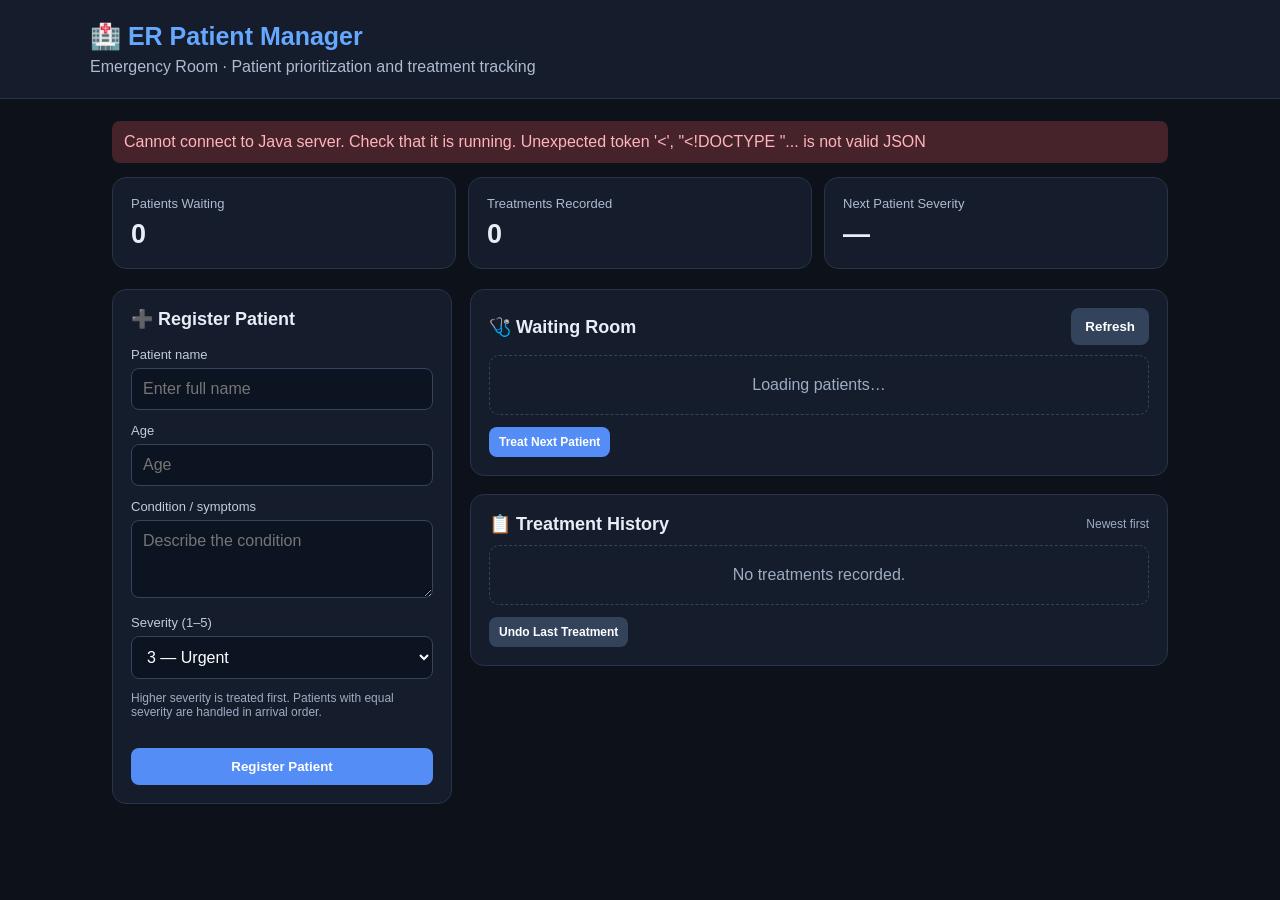
==== index.html @ 43a9ffda "Add files via upload" ====
<!DOCTYPE html>
<html lang="en">
<head>
<meta charset="UTF-8">
<meta name="viewport" content="width=device-width, initial-scale=1.0">
<title>ER Patient Manager</title>
<style>
:root{font-family:Arial,sans-serif;color:#e8edf7;background:#0d111a}
*{box-sizing:border-box}
body{margin:0}
header{padding:22px max(20px,calc((100% - 1100px)/2));background:#151c2b;border-bottom:1px solid #293349}
header h1{margin:0;color:#65a8ff;font-size:25px}
header p{margin:7px 0 0;color:#aebbd0}
main{max-width:1100px;margin:auto;padding:22px}
.stats{display:grid;grid-template-columns:repeat(3,minmax(0,1fr));gap:12px;margin-bottom:20px}
.stat,.panel{background:#151c2b;border:1px solid #293349;border-radius:14px;padding:18px}
.stat span{display:block;color:#aebbd0;font-size:13px}
.stat strong{display:block;font-size:27px;margin-top:8px}
.layout{display:grid;grid-template-columns:340px minmax(0,1fr);gap:18px;align-items:start}
.panel{margin-bottom:18px}
h2{font-size:18px;margin:0 0 17px}
label{display:block;font-size:13px;color:#c2ccdc;margin:13px 0 6px}
input,select,textarea{width:100%;padding:11px;border:1px solid #36445e;border-radius:8px;background:#0d1421;color:#fff;font:inherit}
button{border:0;border-radius:8px;padding:11px 14px;background:#548df5;color:white;font-weight:bold;cursor:pointer}
button:hover{filter:brightness(1.1)}
button:disabled{opacity:.5;cursor:not-allowed}
.primary{width:100%;margin-top:17px}
.secondary{background:#34435c}
.danger{background:#bd4753}
.item{background:#0e1522;border:1px solid #2b374c;border-left:5px solid #548df5;border-radius:10px;padding:14px;margin-top:10px}
.item-top{display:flex;justify-content:space-between;gap:10px;align-items:start}
.item h3{font-size:16px;margin:0 0 6px;overflow-wrap:anywhere}
.muted{color:#9eacc2;font-size:13px;line-height:1.6}
.chip{font-size:12px;padding:5px 8px;border-radius:6px;background:#27354c;white-space:nowrap}
.sev5{border-left-color:#ff5964}.sev4{border-left-color:#ff994d}.sev3{border-left-color:#f4ca58}.sev2{border-left-color:#53b8ed}.sev1{border-left-color:#54d4a0}
.actions{display:flex;gap:8px;flex-wrap:wrap;margin-top:12px}
.actions button{font-size:12px;padding:8px 10px}
.empty{padding:20px;text-align:center;color:#9eacc2;border:1px dashed #35435a;border-radius:10px;margin-top:10px}
.notice{padding:12px;border-radius:8px;margin-bottom:14px;display:none}
.notice.error{display:block;background:#46232a;color:#ffb5bb}
.notice.success{display:block;background:#173c32;color:#a6f2d5}
.section-head{display:flex;align-items:center;justify-content:space-between;gap:10px}
.section-head h2{margin-bottom:0}
.small{font-size:12px;color:#9eacc2}
@media(max-width:760px){.layout{grid-template-columns:1fr}.stats{grid-template-columns:1fr}.stat{padding:14px}.stat strong{font-size:23px}main{padding:14px}header{padding:18px 14px}}
</style>
</head>
<body>
<header>
<h1>🏥 ER Patient Manager</h1>
<p>Emergency Room · Patient prioritization and treatment tracking</p>
</header>
<main>
<div id="notice" class="notice"></div>
<section class="stats">
<div class="stat"><span>Patients Waiting</span><strong id="waitingCount">0</strong></div>
<div class="stat"><span>Treatments Recorded</span><strong id="historyCount">0</strong></div>
<div class="stat"><span>Next Patient Severity</span><strong id="nextSeverity">—</strong></div>
</section>
<div class="layout">
<section class="panel">
<h2>➕ Register Patient</h2>
<form id="patientForm">
<label for="name">Patient name</label>
<input id="name" name="name" maxlength="100" required placeholder="Enter full name">
<label for="age">Age</label>
<input id="age" name="age" type="number" min="0" max="130" required placeholder="Age">
<label for="condition">Condition / symptoms</label>
<textarea id="condition" name="condition" rows="3" maxlength="300" required placeholder="Describe the condition"></textarea>
<label for="severity">Severity (1–5)</label>
<select id="severity" name="severity" required>
<option value="5">5 — Critical</option>
<option value="4">4 — Very urgent</option>
<option value="3" selected>3 — Urgent</option>
<option value="2">2 — Moderate</option>
<option value="1">1 — Less urgent</option>
</select>
<p class="small">Higher severity is treated first. Patients with equal severity are handled in arrival order.</p>
<button class="primary" type="submit">Register Patient</button>
</form>
</section>
<div>
<section class="panel">
<div class="section-head"><h2>🩺 Waiting Room</h2><button class="secondary" id="refreshBtn" type="button">Refresh</button></div>
<div id="waitingList"><div class="empty">Loading patients…</div></div>
<div class="actions"><button id="treatBtn" type="button">Treat Next Patient</button></div>
</section>
<section class="panel">
<div class="section-head"><h2>📋 Treatment History</h2><span class="small">Newest first</span></div>
<div id="historyList"><div class="empty">No treatments recorded.</div></div>
<div class="actions"><button class="secondary" id="undoBtn" type="button">Undo Last Treatment</button></div>
</section>
</div>
</div>
</main>
<script>
const $=id=>document.getElementById(id);
let busy=false;

function showNotice(message,type="success"){
 const n=$("notice");
 n.textContent=message;
 n.className="notice "+type;
 window.scrollTo({top:0,behavior:"smooth"});
}
async function api(path,options={}){
 const response=await fetch(path,{
  ...options,
  headers:{"Content-Type":"application/json",...(options.headers||{})}
 });
 const data=await response.json();
 if(!response.ok)throw new Error(data.error||"Request failed");
 return data;
}
function escapeHTML(value){
 return String(value??"").replace(/[&<>"']/g,c=>({"&":"&amp;","<":"&lt;",">":"&gt;",'"':"&quot;","'":"&#39;"}[c]));
}
function patientCard(p,history=false){
 const severity=Number(p.severity);
 return `<article class="item sev${severity}">
  <div class="item-top">
   <div><h3>${escapeHTML(p.name)}</h3>
   <div class="muted">Age: ${escapeHTML(p.age)} · ${escapeHTML(p.condition)}</div></div>
   <span class="chip">Severity ${severity}/5</span>
  </div>
  ${history?'<div class="muted">Treatment recorded</div>':''}
 </article>`;
}
async function refresh(){
 if(busy)return;
 try{
  const state=await api("/api/state");
  const waiting=state.waitingPatients||[];
  const history=state.treatmentHistory||[];
  $("waitingCount").textContent=waiting.length;
  $("historyCount").textContent=history.length;
  $("nextSeverity").textContent=waiting.length?waiting[0].severity+"/5":"—";
  $("waitingList").innerHTML=waiting.length?waiting.map(p=>patientCard(p)).join(""):'<div class="empty">No patients waiting.</div>';
  $("historyList").innerHTML=history.length?history.map(p=>patientCard(p,true)).join(""):'<div class="empty">No treatments recorded.</div>';
  $("treatBtn").disabled=waiting.length===0;
  $("undoBtn").disabled=history.length===0;
 }catch(error){
  showNotice("Cannot connect to Java server. Check that it is running. "+error.message,"error");
 }
}
$("patientForm").addEventListener("submit",async event=>{
 event.preventDefault();
 if(busy)return;
 const patient={
  name:$("name").value.trim(),
  age:Number($("age").value),
  condition:$("condition").value.trim(),
  severity:Number($("severity").value)
 };
 if(!patient.name||!patient.condition||!Number.isInteger(patient.age)||patient.age<0||patient.age>130){
  showNotice("Please enter a valid name, age, and condition.","error");return;
 }
 busy=true;
 try{
  await api("/api/patient",{method:"POST",body:JSON.stringify(patient)});
  $("patientForm").reset();
  $("severity").value="3";
  showNotice("Patient registered successfully.");
  await refresh();
 }catch(error){showNotice(error.message,"error");}
 finally{busy=false;}
});
$("treatBtn").addEventListener("click",async()=>{
 if(busy)return;
 busy=true;
 try{
  const result=await api("/api/treat",{method:"POST",body:"{}"});
  showNotice(result.message||"Treatment recorded.");
  await refresh();
 }catch(error){showNotice(error.message,"error");}
 finally{busy=false;}
});
$("undoBtn").addEventListener("click",async()=>{
 if(busy)return;
 busy=true;
 try{
  const result=await api("/api/undo",{method:"POST",body:"{}"});
  showNotice(result.message||"Last treatment undone.");
  await refresh();
 }catch(error){showNotice(error.message,"error");}
 finally{busy=false;}
});
$("refreshBtn").addEventListener("click",refresh);
refresh();
setInterval(refresh,5000);
</script>
</body>
</html>
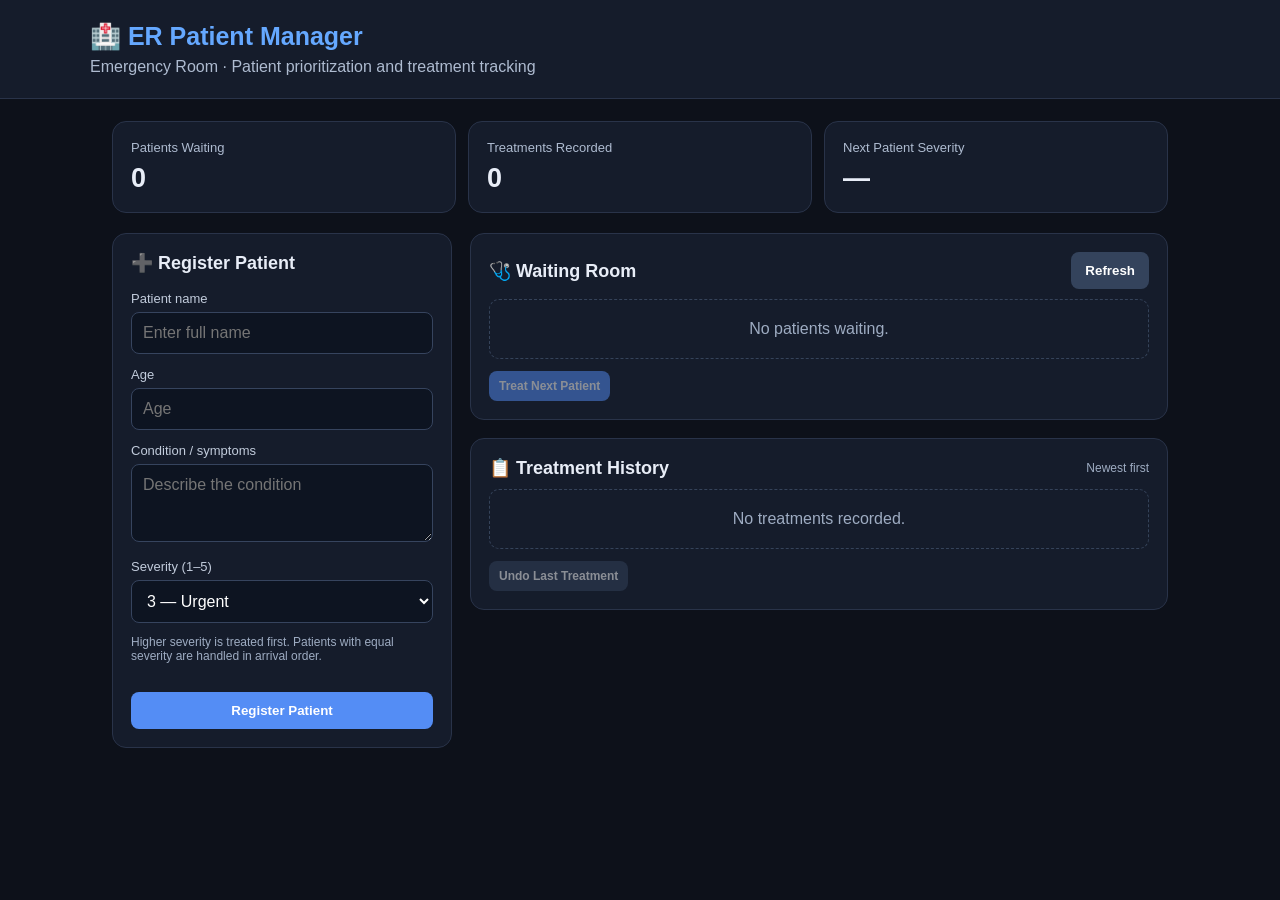
==== commit 1251c901: "Update index.html" ====
--- a/index.html
+++ b/index.html
@@ -94,101 +94,221 @@
 </div>
 </div>
 </main>
+
 <script>
-const $=id=>document.getElementById(id);
-let busy=false;
-
-function showNotice(message,type="success"){
- const n=$("notice");
- n.textContent=message;
- n.className="notice "+type;
- window.scrollTo({top:0,behavior:"smooth"});
-}
-async function api(path,options={}){
- const response=await fetch(path,{
-  ...options,
-  headers:{"Content-Type":"application/json",...(options.headers||{})}
- });
- const data=await response.json();
- if(!response.ok)throw new Error(data.error||"Request failed");
- return data;
-}
-function escapeHTML(value){
- return String(value??"").replace(/[&<>"']/g,c=>({"&":"&amp;","<":"&lt;",">":"&gt;",'"':"&quot;","'":"&#39;"}[c]));
-}
-function patientCard(p,history=false){
- const severity=Number(p.severity);
- return `<article class="item sev${severity}">
-  <div class="item-top">
-   <div><h3>${escapeHTML(p.name)}</h3>
-   <div class="muted">Age: ${escapeHTML(p.age)} · ${escapeHTML(p.condition)}</div></div>
-   <span class="chip">Severity ${severity}/5</span>
-  </div>
-  ${history?'<div class="muted">Treatment recorded</div>':''}
- </article>`;
-}
-async function refresh(){
- if(busy)return;
- try{
-  const state=await api("/api/state");
-  const waiting=state.waitingPatients||[];
-  const history=state.treatmentHistory||[];
-  $("waitingCount").textContent=waiting.length;
-  $("historyCount").textContent=history.length;
-  $("nextSeverity").textContent=waiting.length?waiting[0].severity+"/5":"—";
-  $("waitingList").innerHTML=waiting.length?waiting.map(p=>patientCard(p)).join(""):'<div class="empty">No patients waiting.</div>';
-  $("historyList").innerHTML=history.length?history.map(p=>patientCard(p,true)).join(""):'<div class="empty">No treatments recorded.</div>';
-  $("treatBtn").disabled=waiting.length===0;
-  $("undoBtn").disabled=history.length===0;
- }catch(error){
-  showNotice("Cannot connect to Java server. Check that it is running. "+error.message,"error");
- }
-}
-$("patientForm").addEventListener("submit",async event=>{
- event.preventDefault();
- if(busy)return;
- const patient={
-  name:$("name").value.trim(),
-  age:Number($("age").value),
-  condition:$("condition").value.trim(),
-  severity:Number($("severity").value)
- };
- if(!patient.name||!patient.condition||!Number.isInteger(patient.age)||patient.age<0||patient.age>130){
-  showNotice("Please enter a valid name, age, and condition.","error");return;
- }
- busy=true;
- try{
-  await api("/api/patient",{method:"POST",body:JSON.stringify(patient)});
-  $("patientForm").reset();
-  $("severity").value="3";
-  showNotice("Patient registered successfully.");
-  await refresh();
- }catch(error){showNotice(error.message,"error");}
- finally{busy=false;}
+const $ = id => document.getElementById(id);
+
+const STORAGE_KEY = "erPatientManagerData";
+
+let waitingPatients = [];
+let treatmentHistory = [];
+let nextArrivalOrder = 1;
+
+function loadData() {
+    try {
+        const saved = localStorage.getItem(STORAGE_KEY);
+
+        if (saved) {
+            const data = JSON.parse(saved);
+
+            waitingPatients = Array.isArray(data.waitingPatients)
+                ? data.waitingPatients : [];
+
+            treatmentHistory = Array.isArray(data.treatmentHistory)
+                ? data.treatmentHistory : [];
+
+            const allPatients = [
+                ...waitingPatients,
+                ...treatmentHistory
+            ];
+
+            nextArrivalOrder = Math.max(
+                1,
+                ...allPatients.map(p => Number(p.arrivalOrder || 0) + 1)
+            );
+        }
+    } catch (error) {
+        showNotice("Could not load saved data. Please check browser storage.", "error");
+    }
+}
+
+function saveData() {
+    try {
+        localStorage.setItem(STORAGE_KEY, JSON.stringify({
+            waitingPatients,
+            treatmentHistory
+        }));
+        return true;
+    } catch (error) {
+        showNotice("Could not save data. Check browser storage space.", "error");
+        return false;
+    }
+}
+
+function showNotice(message, type = "success") {
+    const notice = $("notice");
+    notice.textContent = message;
+    notice.className = "notice " + type;
+    window.scrollTo({ top: 0, behavior: "smooth" });
+}
+
+function escapeHTML(value) {
+    return String(value ?? "").replace(/[&<>"']/g, c => ({
+        "&": "&amp;",
+        "<": "&lt;",
+        ">": "&gt;",
+        '"': "&quot;",
+        "'": "&#39;"
+    }[c]));
+}
+
+function sortWaitingPatients() {
+    waitingPatients.sort((a, b) =>
+        Number(b.severity) - Number(a.severity) ||
+        Number(a.arrivalOrder) - Number(b.arrivalOrder)
+    );
+}
+
+function patientCard(patient, history = false) {
+    const severity = Number(patient.severity);
+
+    return `
+        <article class="item sev${severity}">
+            <div class="item-top">
+                <div>
+                    <h3>${escapeHTML(patient.name)}</h3>
+                    <div class="muted">
+                        Age: ${escapeHTML(patient.age)} ·
+                        ${escapeHTML(patient.condition)}
+                    </div>
+                </div>
+                <span class="chip">Severity ${severity}/5</span>
+            </div>
+            ${history
+                ? '<div class="muted">Treatment recorded</div>'
+                : ''}
+        </article>`;
+}
+
+function refresh() {
+    sortWaitingPatients();
+
+    $("waitingCount").textContent = waitingPatients.length;
+    $("historyCount").textContent = treatmentHistory.length;
+
+    $("nextSeverity").textContent = waitingPatients.length
+        ? waitingPatients[0].severity + "/5"
+        : "—";
+
+    $("waitingList").innerHTML = waitingPatients.length
+        ? waitingPatients.map(p => patientCard(p)).join("")
+        : '<div class="empty">No patients waiting.</div>';
+
+    $("historyList").innerHTML = treatmentHistory.length
+        ? treatmentHistory.map(p => patientCard(p, true)).join("")
+        : '<div class="empty">No treatments recorded.</div>';
+
+    $("treatBtn").disabled = waitingPatients.length === 0;
+    $("undoBtn").disabled = treatmentHistory.length === 0;
+}
+
+$("patientForm").addEventListener("submit", event => {
+    event.preventDefault();
+
+    const patient = {
+        name: $("name").value.trim(),
+        age: Number($("age").value),
+        condition: $("condition").value.trim(),
+        severity: Number($("severity").value),
+        arrivalOrder: nextArrivalOrder++
+    };
+
+    if (
+        !patient.name ||
+        !patient.condition ||
+        !Number.isInteger(patient.age) ||
+        patient.age < 0 ||
+        patient.age > 130 ||
+        !Number.isInteger(patient.severity) ||
+        patient.severity < 1 ||
+        patient.severity > 5
+    ) {
+        showNotice("Please enter a valid name, age, condition, and severity.", "error");
+        return;
+    }
+
+    waitingPatients.push(patient);
+    sortWaitingPatients();
+
+    if (!saveData()) {
+        waitingPatients = waitingPatients.filter(
+            p => p.arrivalOrder !== patient.arrivalOrder
+        );
+        nextArrivalOrder--;
+        refresh();
+        return;
+    }
+
+    $("patientForm").reset();
+    $("severity").value = "3";
+
+    refresh();
+    showNotice("Patient registered successfully.");
 });
-$("treatBtn").addEventListener("click",async()=>{
- if(busy)return;
- busy=true;
- try{
-  const result=await api("/api/treat",{method:"POST",body:"{}"});
-  showNotice(result.message||"Treatment recorded.");
-  await refresh();
- }catch(error){showNotice(error.message,"error");}
- finally{busy=false;}
+
+$("treatBtn").addEventListener("click", () => {
+    sortWaitingPatients();
+
+    if (waitingPatients.length === 0) {
+        showNotice("No patients are waiting for treatment.", "error");
+        return;
+    }
+
+    const patient = waitingPatients.shift();
+    treatmentHistory.unshift(patient);
+
+    if (!saveData()) {
+        treatmentHistory.shift();
+        waitingPatients.push(patient);
+        refresh();
+        return;
+    }
+
+    refresh();
+    showNotice("Treatment recorded for " + patient.name + ".");
 });
-$("undoBtn").addEventListener("click",async()=>{
- if(busy)return;
- busy=true;
- try{
-  const result=await api("/api/undo",{method:"POST",body:"{}"});
-  showNotice(result.message||"Last treatment undone.");
-  await refresh();
- }catch(error){showNotice(error.message,"error");}
- finally{busy=false;}
+
+$("undoBtn").addEventListener("click", () => {
+    if (treatmentHistory.length === 0) {
+        showNotice("There is no treatment to undo.", "error");
+        return;
+    }
+
+    const patient = treatmentHistory.shift();
+    waitingPatients.push(patient);
+    sortWaitingPatients();
+
+    if (!saveData()) {
+        waitingPatients = waitingPatients.filter(
+            p => p.arrivalOrder !== patient.arrivalOrder
+        );
+        treatmentHistory.unshift(patient);
+        refresh();
+        return;
+    }
+
+    refresh();
+    showNotice("Last treatment undone. " + patient.name + " returned to the waiting room.");
 });
-$("refreshBtn").addEventListener("click",refresh);
+
+$("refreshBtn").addEventListener("click", () => {
+    refresh();
+    showNotice("Patient lists refreshed.");
+});
+
+loadData();
 refresh();
-setInterval(refresh,5000);
 </script>
+
 </body>
 </html>
